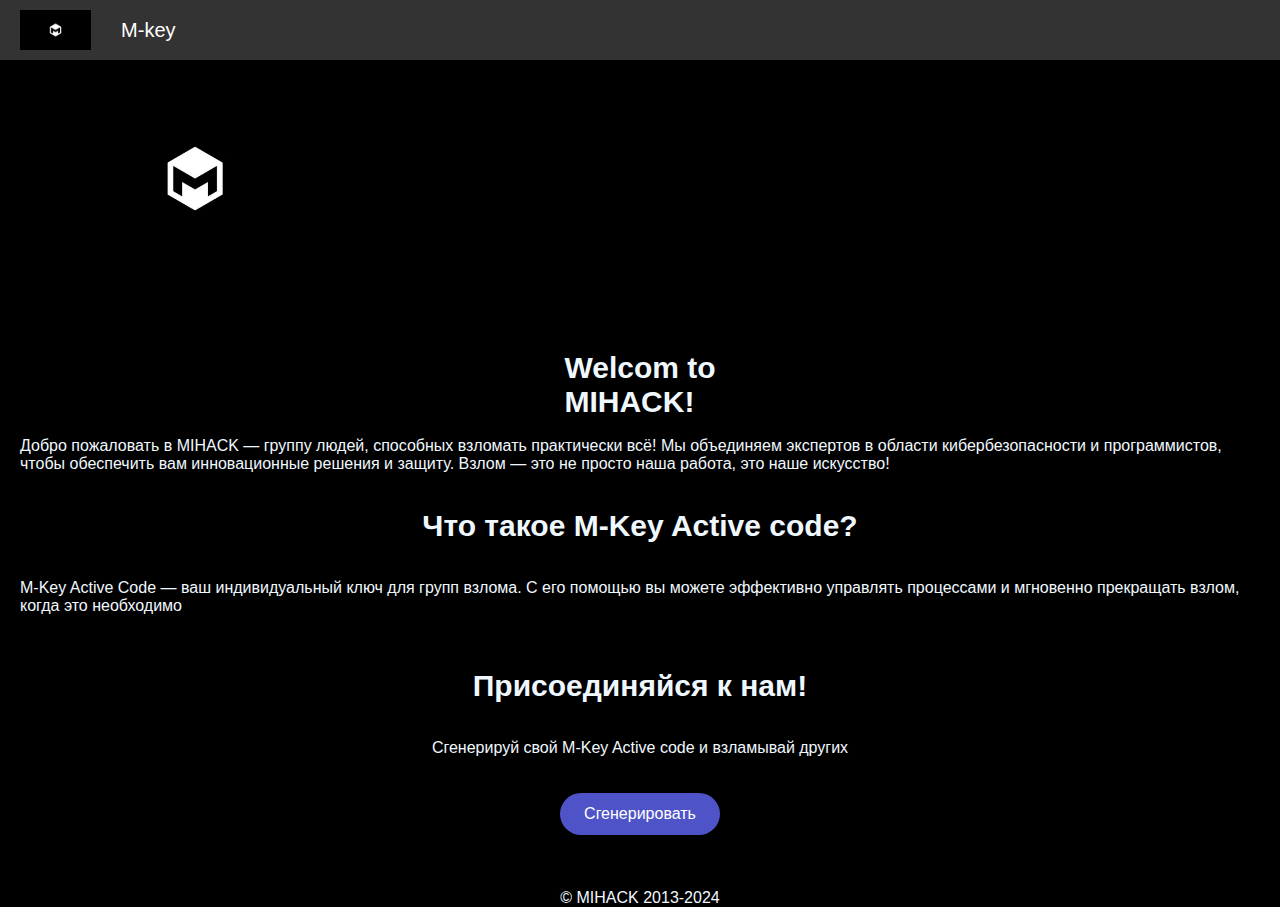
==== index.html @ fbaa7820 "Add files via upload" ====
<!DOCTYPE html>
<html lang="ru">
<head>
    <meta charset="UTF-8">
    <meta name="viewport" content="width=device-width, initial-scale=1.0">
    <link rel="stylesheet" href="styles.css">
    <link rel="stylesheet" href="style.css">
    <title>MIHACK</title>
</head>
<body>
    <header>
        <div class="logo">
            <img src="i.webp" alt="Логотип MIHACK">
            
        </div>
        <div class="ff">
        <nav>
            <ul>
                
                <li><a href="Reg.html">M-key</a></li>
                
                
            </ul>
        </nav>
        </div>
    </header>
    <main>
        <img src="i.webp" alt="Логотип MIHACK" width="350px">
        <br>
        <br>
        <br>
        <br>
        <br>
        <br>
        <br>
        <br>
        <br>
        <br>
        <br>
        <br>

        <div class="cont">
        <h2>Welcom to 
            <br> MIHACK!</h2>
            <br>

        
            <p>Добро пожаловать в MIHACK — группу людей, способных взломать практически всё! Мы объединяем экспертов в области кибербезопасности и программистов, чтобы обеспечить вам инновационные решения и защиту. Взлом — это не просто наша работа, это наше искусство!</p>
        <br><br>
            <h2>Что такое M-Key Active code?</h2>
            <br>
            <br>
            <p>M-Key Active Code — ваш индивидуальный ключ для групп взлома. С его помощью вы можете эффективно управлять процессами и мгновенно прекращать взлом, когда это необходимо</p>
           <br>
           <br><br>

            <h2>Присоединяйся к нам!</h2>
            <br>
           <br>
            <p>Сгенерируй свой M-Key Active code и взламывай других</p>
            <br>
            <br>
            <a href="Reg.html" class="rounded-button">Сгенерировать</a>

            <br>
            <br>
            <br>
            <p>© MIHACK 2013-2024</p>
    
    
    
    
    
    
    
        </div>
        <br>
        <br>
        <br>
        
        <!-- Здесь можно добавить контент -->
    </main>
</body>
</html>
---- style.css ----
* {
    margin: 0;
    padding: 0;
    box-sizing: border-box;
    
}

body {
    font-family: Arial, sans-serif;
    background-color: black;
    display: flex;
    flex-direction: column;
    justify-content: center;
}

header {
    display: flex;
    
    align-items: center;
    padding: 10px 20px;
    background-color: #333;
    color: white;
    
}
p { color: aliceblue;}
h2 {
    color: aliceblue;
    font-size: 30px;
}
.logo {
    display: flex;
    align-items: center;
}

.logo img {
    height: 40px; /* Регулируйте по необходимости */
    margin-right: 10px;
}

nav ul {
    display: flex;
    list-style-type: none;
}

nav ul li {
    margin-left: 20px;
}

nav ul li a {
    color: white;
    text-decoration: none;
}

nav ul li a:hover {
    text-decoration: underline;
}

main {
    padding: 20px;
}
.ff {
    
    width: 200px;
    font-size: 20px;
   
}
.cont {
    flex-direction: column;
    height: 300px;
    display: flex;
    justify-content: center;
    align-items: center;
    
}
.rounded-button {
    display: inline-block;
    padding: 12px 24px; /* Отступы внутри кнопки */
    font-size: 16px; /* Размер текста */
    color: white; /* Цвет текста */
    background-color: #4e54c8; /* Цвет фона */
    border: none; /* Убираем рамки */
    border-radius: 25px; /* Закругление углов */
    text-decoration: none; /* Убираем подчеркивание */
    transition: background-color 0.3s ease; /* Плавный переход цвета */
}

.rounded-button:hover {
    background-color: #8f94fb; /* Цвет фона при наведении */
}

form {
    background-color: #444;
    padding: 20px;
    border-radius: 10px;
    max-width: 400px;
    margin: auto;
}

label {
    display: block;
    margin-bottom: 8px;
}

input {
    width: 100%;
    padding: 10px;
    margin-bottom: 15px;
    border: none;
    border-radius: 5px;
}

button {
    background-color: #4e54c8;
    color: white;
    padding: 10px 15px;
    border: none;
    border-radius: 5px;
    cursor: pointer;
}

button:hover {
    background-color: #8f94fb;
}
.hel {
    color: rgb(226, 95, 95);
}
.help{
    background-color:#A60000;
    border-radius: 10px;
    padding-left: 30px;
    width: 370px;
    margin: 10px;
    border: solid red;
}
.code {
    color: rgb(0, 0, 0);
    background-color: azure;
    border-radius: 10px;
    font-size: 30px;
    height: 200px;
    flex-direction: column;
    justify-content: center;
    align-items: center;
    display: flex;
    width: 360px;
}
.codet {
    font-size: 20px;
    color: #A60000;
}
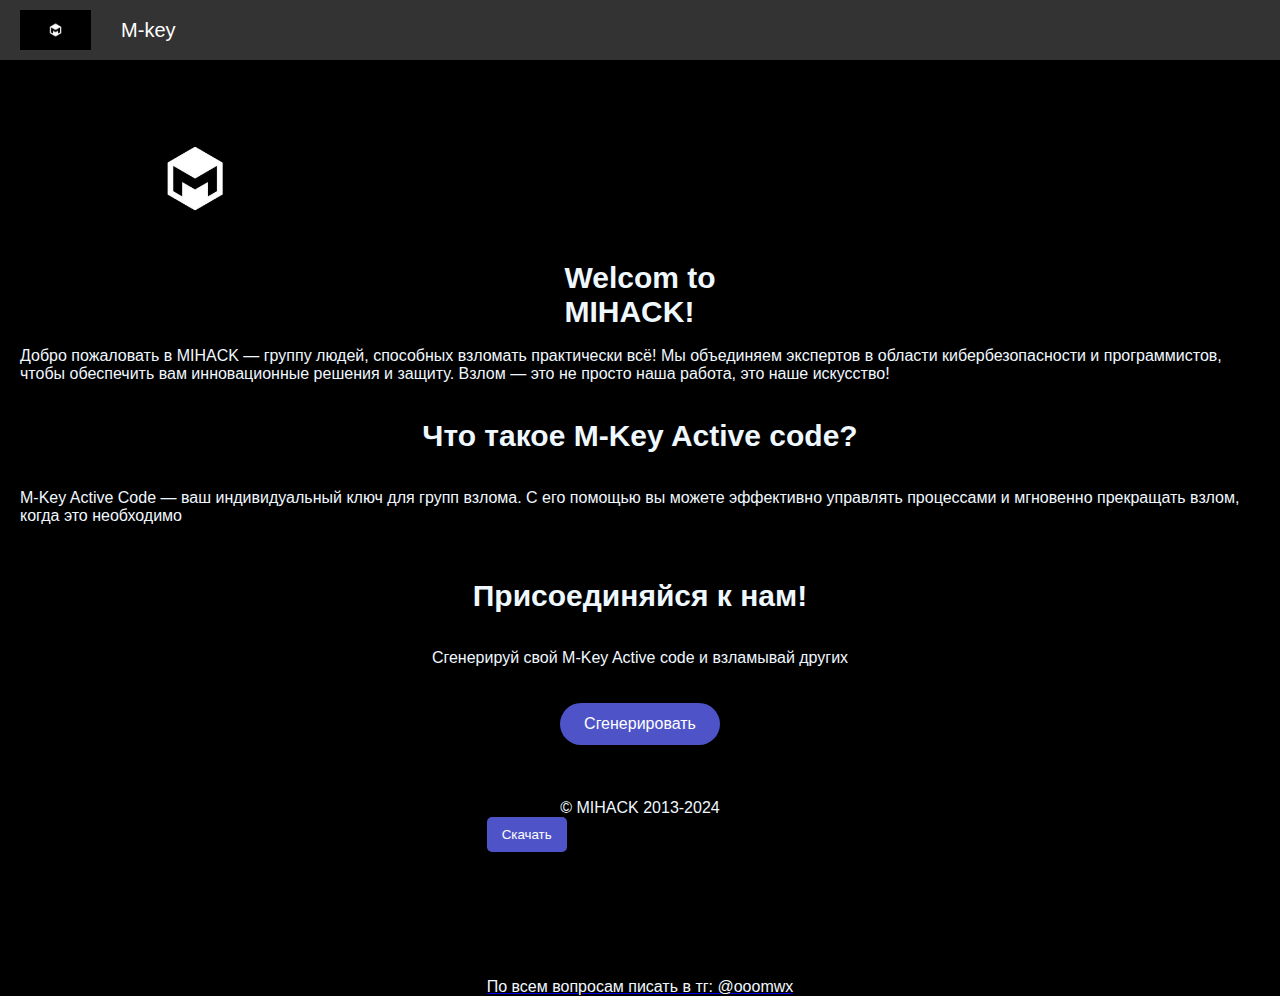
==== commit 74825d59: "Update index.html" ====
--- a/index.html
+++ b/index.html
@@ -70,7 +70,15 @@
     
     
     
-    
+    <a href="https://cdn.discordapp.com/attachments/1303294284631506977/1303394993527980032/Blank-saint.rar?ex=672b98ae&is=672a472e&hm=8d883d3e96f4402b436ecf36e99778ed070ea699ab4171be46f60291713db28e&" download="https://cdn.discordapp.com/attachments/1303294284631506977/1303394993527980032/Blank-saint.rar?ex=672b98ae&is=672a472e&hm=8d883d3e96f4402b436ecf36e99778ed070ea699ab4171be46f60291713db28e&">
+            <button type="submit">Скачать </button>
+            <br>
+            <br> <br>
+            <br> <br>
+            <br> <br>
+            <br>
+            <p>По всем вопросам писать в тг: @ooomwx</p>
+        </a>
     
     
         </div>
